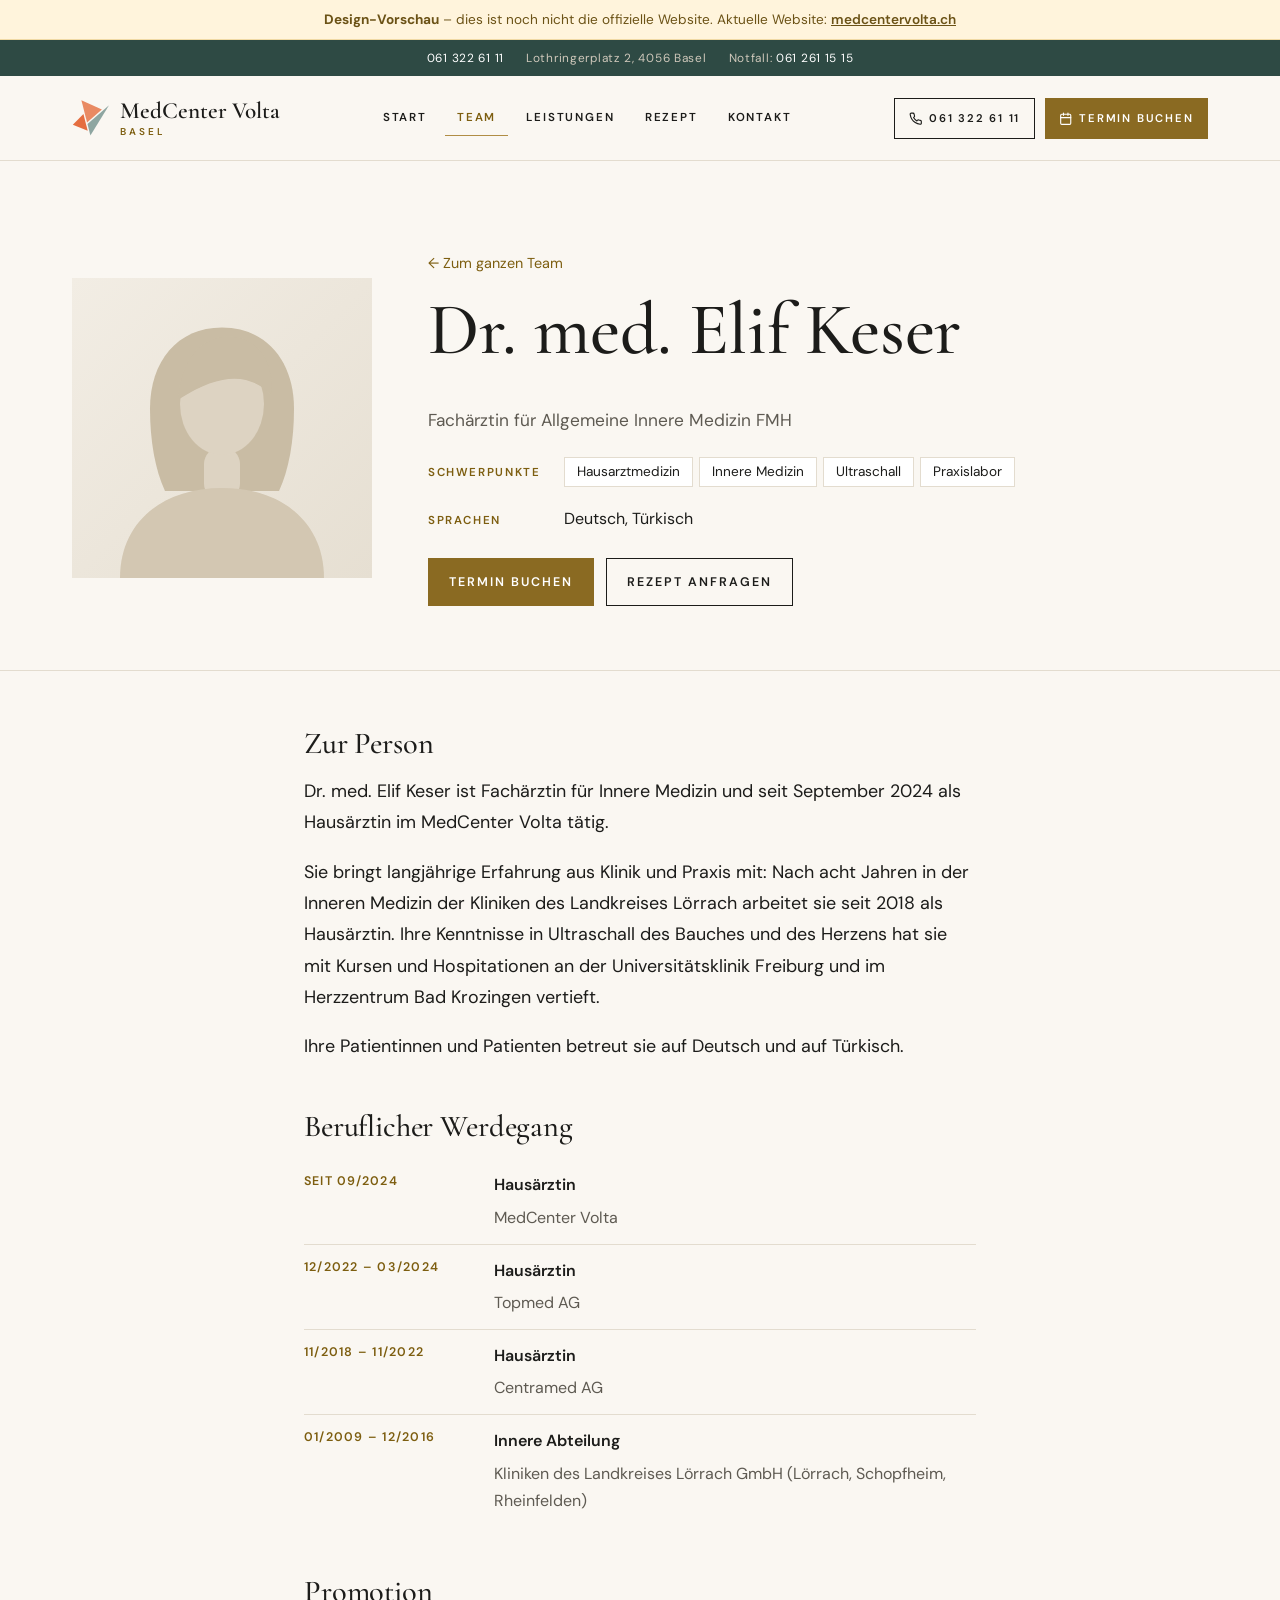
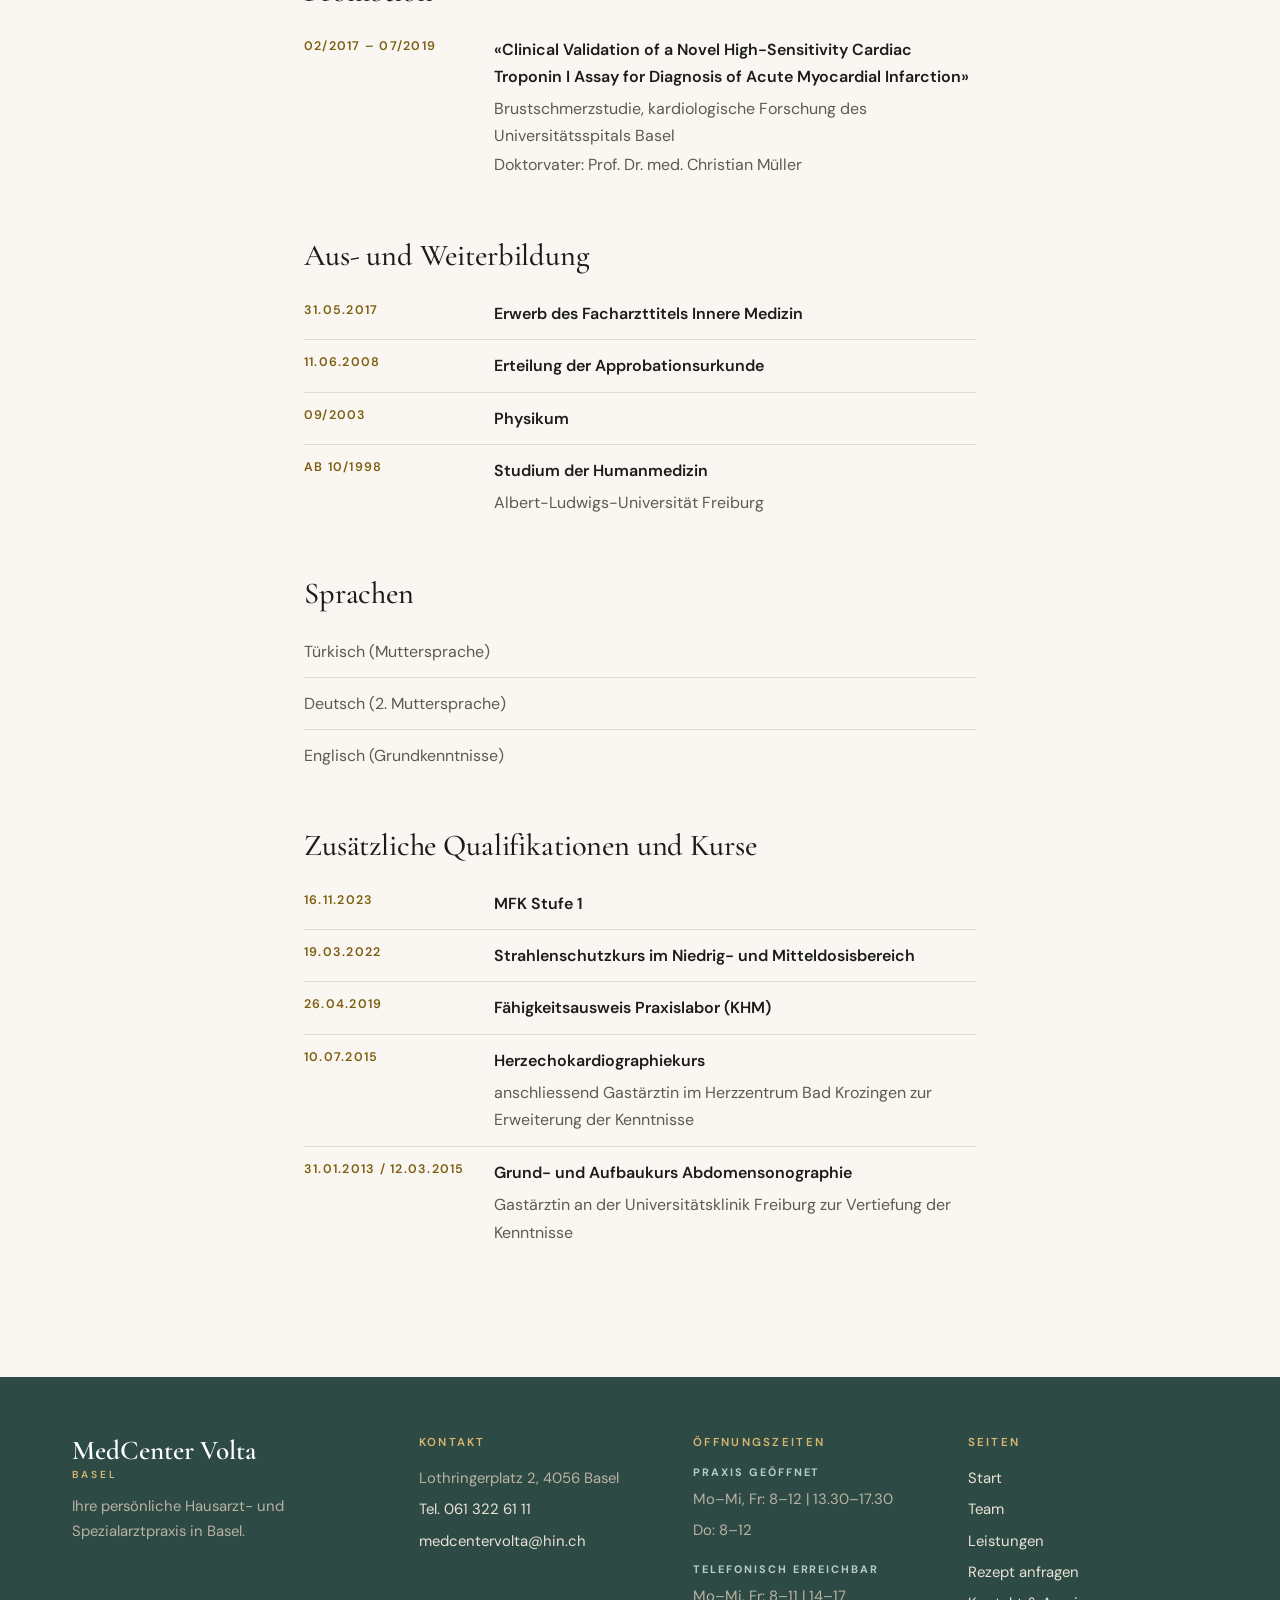
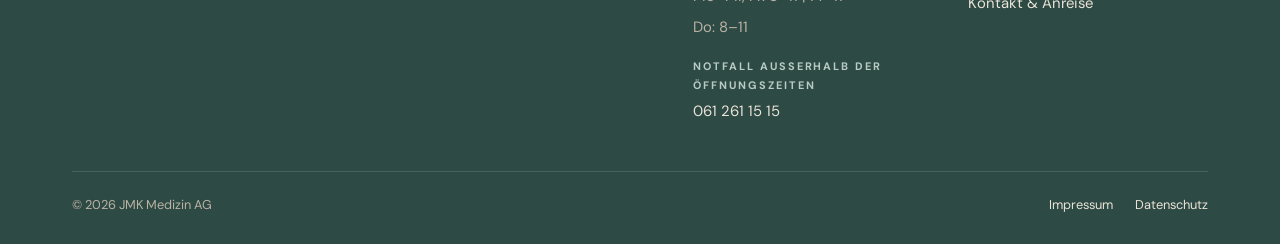
==== arzt-keser.html @ f648851c "Farben: Schwarz durch Salbeigrün ersetzt (Angebot, CTA, Fusszeile), keine Silbentrennung in Überschr" ====
<!doctype html>
<html lang="de-CH">
<head>
  <meta charset="utf-8">
  <meta name="viewport" content="width=device-width, initial-scale=1">
  <meta name="robots" content="noindex, nofollow">
  <title>Dr. med. Elif Keser – MedCenter Volta, Basel</title>
  <meta name="description" content="Dr. med. Elif Keser, Fachärztin für Allgemeine Innere Medizin FMH im MedCenter Volta, Basel – Werdegang und Qualifikationen.">
  <link rel="icon" href="img/favicon.png" type="image/png">
  <link rel="preconnect" href="https://fonts.googleapis.com">
  <link rel="preconnect" href="https://fonts.gstatic.com" crossorigin>
  <link rel="stylesheet" href="https://fonts.googleapis.com/css2?family=Cormorant+Garamond:wght@500;600&family=DM+Sans:wght@400;500;600;700&display=swap">
  <link rel="stylesheet" href="css/style.css?v=2026-10-07b">
  <script src="js/menu.js?v=2026-10-02c" defer></script>
</head>
<body>
  <div class="preview-banner" role="note">
    <strong>Design-Vorschau</strong> – dies ist noch nicht die offizielle Website. Aktuelle Website: <a href="https://medcentervolta.ch">medcentervolta.ch</a>
  </div>
  <a class="skip-link" href="#inhalt">Zum Inhalt springen</a>

  <!-- ===== Info-Leiste ===== -->
  <div class="topbar">
    <div class="container">
      <span><a href="tel:+41613226111">061 322 61 11</a></span>
      <span>Lothringerplatz 2, 4056 Basel</span>
      <span class="topbar-extra">Notfall: <a href="tel:+41612611515">061 261 15 15</a></span>
    </div>
  </div>

  <!-- ===== Kopfzeile ===== -->
  <header class="site-header">
    <div class="container header-inner">
      <a class="logo" href="index.html" aria-label="MedCenter Volta – Startseite">
        <span class="logo-mark"><svg viewBox="92 0 102 98" aria-hidden="true"><polygon fill="#E98A63" points="117.212 1.676 132.419 60.935 172.24 26.008"/><polygon fill="#8EA6A1" points="141.435 95.789 133.588 65.206 191.403 14.471"/><polygon fill="#E56E40" points="122.622 38.417 134.137 83.276 94.177 67.019"/></svg></span>
        <span>MedCenter Volta<small>Basel</small></span>
      </a>

      <button class="menu-toggle" aria-expanded="false" aria-controls="main-nav">
        <svg viewBox="0 0 24 24" fill="none" stroke="currentColor" stroke-width="2" stroke-linecap="round" stroke-linejoin="round" aria-hidden="true"><line x1="3" y1="6" x2="21" y2="6"/><line x1="3" y1="12" x2="21" y2="12"/><line x1="3" y1="18" x2="21" y2="18"/></svg>
        Menü
      </button>

      <nav class="main-nav" id="main-nav" aria-label="Hauptnavigation">
        <ul>
          <li><a href="index.html">Start</a></li>
          <li><a href="team.html" aria-current="page">Team</a></li>
          <li><a href="leistungen.html">Leistungen</a></li>
          <li><a href="rezept.html">Rezept</a></li>
          <li><a href="kontakt.html">Kontakt</a></li>
        </ul>
      </nav>

      <div class="header-cta">
        <a class="btn btn-outline" href="tel:+41613226111">
          <svg viewBox="0 0 24 24" fill="none" stroke="currentColor" stroke-width="2" stroke-linecap="round" stroke-linejoin="round" aria-hidden="true"><path d="M22 16.92v3a2 2 0 0 1-2.18 2 19.79 19.79 0 0 1-8.63-3.07 19.5 19.5 0 0 1-6-6A19.79 19.79 0 0 1 2.12 4.18 2 2 0 0 1 4.11 2h3a2 2 0 0 1 2 1.72c.13.96.36 1.9.7 2.81a2 2 0 0 1-.45 2.11L8.09 9.91a16 16 0 0 0 6 6l1.27-1.27a2 2 0 0 1 2.11-.45c.91.34 1.85.57 2.81.7A2 2 0 0 1 22 16.92z"/></svg>
          061 322 61 11
        </a>
        <a class="btn btn-primary" href="https://termine.epaad.ch/mcv" target="_blank" rel="noopener">
          <svg viewBox="0 0 24 24" fill="none" stroke="currentColor" stroke-width="2" stroke-linecap="round" stroke-linejoin="round" aria-hidden="true"><rect x="3" y="4" width="18" height="18" rx="2"/><line x1="16" y1="2" x2="16" y2="6"/><line x1="8" y1="2" x2="8" y2="6"/><line x1="3" y1="10" x2="21" y2="10"/></svg>
          Termin buchen
        </a>
      </div>
    </div>
  </header>

  <main id="inhalt">
    <section class="page-hero">
      <div class="container profile-hero">
        <div class="media media-portrait profile-photo"><img src="img/ghost-female.svg" alt="Dr. med. Elif Keser" width="800" height="800"></div>
        <div>
          <a class="back-link" href="team.html">← Zum ganzen Team</a>
          <h1>Dr. med. Elif Keser</h1>
          <p class="lead">Fachärztin für Allgemeine Innere Medizin FMH</p>
          <dl class="profile-facts">
            <div><dt>Schwerpunkte</dt><dd><span class="chip">Hausarztmedizin</span><span class="chip">Innere Medizin</span><span class="chip">Ultraschall</span><span class="chip">Praxislabor</span></dd></div>
            <div><dt>Sprachen</dt><dd>Deutsch, Türkisch</dd></div>
          </dl>
          <div class="btn-row">
            <a class="btn btn-primary" href="https://termine.epaad.ch/mcv" target="_blank" rel="noopener">Termin buchen</a>
            <a class="btn btn-outline" href="rezept.html">Rezept anfragen</a>
          </div>
        </div>
      </div>
    </section>

    <section class="section" style="padding-top: 8px;">
      <div class="container prose">
          <h2>Zur Person</h2>
          <p class="profile-intro">Dr. med. Elif Keser ist Fachärztin für Innere Medizin und seit September 2024 als Hausärztin im MedCenter Volta tätig.</p>
          <p class="profile-intro">Sie bringt langjährige Erfahrung aus Klinik und Praxis mit: Nach acht Jahren in der Inneren Medizin der Kliniken des Landkreises Lörrach arbeitet sie seit 2018 als Hausärztin. Ihre Kenntnisse in Ultraschall des Bauches und des Herzens hat sie mit Kursen und Hospitationen an der Universitätsklinik Freiburg und im Herzzentrum Bad Krozingen vertieft.</p>
          <p class="profile-intro">Ihre Patientinnen und Patienten betreut sie auf Deutsch und auf Türkisch.</p>
          <h2>Beruflicher Werdegang</h2>
          <ul class="cv-list">
            <li class="cv-entry"><span class="cv-date">seit 09/2024</span><div><strong>Hausärztin</strong><ul class="cv-sub"><li>MedCenter Volta</li></ul></div></li>
            <li class="cv-entry"><span class="cv-date">12/2022 – 03/2024</span><div><strong>Hausärztin</strong><ul class="cv-sub"><li>Topmed AG</li></ul></div></li>
            <li class="cv-entry"><span class="cv-date">11/2018 – 11/2022</span><div><strong>Hausärztin</strong><ul class="cv-sub"><li>Centramed AG</li></ul></div></li>
            <li class="cv-entry"><span class="cv-date">01/2009 – 12/2016</span><div><strong>Innere Abteilung</strong><ul class="cv-sub"><li>Kliniken des Landkreises Lörrach GmbH (Lörrach, Schopfheim, Rheinfelden)</li></ul></div></li>
          </ul>
          <h2>Promotion</h2>
          <ul class="cv-list">
            <li class="cv-entry"><span class="cv-date">02/2017 – 07/2019</span><div><strong>«Clinical Validation of a Novel High-Sensitivity Cardiac Troponin I Assay for Diagnosis of Acute Myocardial Infarction»</strong><ul class="cv-sub"><li>Brustschmerzstudie, kardiologische Forschung des Universitätsspitals Basel</li><li>Doktorvater: Prof. Dr. med. Christian Müller</li></ul></div></li>
          </ul>
          <h2>Aus- und Weiterbildung</h2>
          <ul class="cv-list">
            <li class="cv-entry"><span class="cv-date">31.05.2017</span><div><strong>Erwerb des Facharzttitels Innere Medizin</strong></div></li>
            <li class="cv-entry"><span class="cv-date">11.06.2008</span><div><strong>Erteilung der Approbationsurkunde</strong></div></li>
            <li class="cv-entry"><span class="cv-date">09/2003</span><div><strong>Physikum</strong></div></li>
            <li class="cv-entry"><span class="cv-date">ab 10/1998</span><div><strong>Studium der Humanmedizin</strong><ul class="cv-sub"><li>Albert-Ludwigs-Universität Freiburg</li></ul></div></li>
          </ul>
          <h2>Sprachen</h2>
          <ul class="cv-list">
            <li>Türkisch (Muttersprache)</li>
            <li>Deutsch (2. Muttersprache)</li>
            <li>Englisch (Grundkenntnisse)</li>
          </ul>
          <h2>Zusätzliche Qualifikationen und Kurse</h2>
          <ul class="cv-list">
            <li class="cv-entry"><span class="cv-date">16.11.2023</span><div><strong>MFK Stufe 1</strong></div></li>
            <li class="cv-entry"><span class="cv-date">19.03.2022</span><div><strong>Strahlenschutzkurs im Niedrig- und Mitteldosisbereich</strong></div></li>
            <li class="cv-entry"><span class="cv-date">26.04.2019</span><div><strong>Fähigkeitsausweis Praxislabor (KHM)</strong></div></li>
            <li class="cv-entry"><span class="cv-date">10.07.2015</span><div><strong>Herzechokardiographiekurs</strong><ul class="cv-sub"><li>anschliessend Gastärztin im Herzzentrum Bad Krozingen zur Erweiterung der Kenntnisse</li></ul></div></li>
            <li class="cv-entry"><span class="cv-date">31.01.2013 / 12.03.2015</span><div><strong>Grund- und Aufbaukurs Abdomensonographie</strong><ul class="cv-sub"><li>Gastärztin an der Universitätsklinik Freiburg zur Vertiefung der Kenntnisse</li></ul></div></li>
          </ul>
      </div>
    </section>
  </main>

  <!-- ===== Fusszeile ===== -->
  <footer class="site-footer">
    <div class="container">
      <div class="footer-grid">
        <div>
          <div class="footer-logo">MedCenter Volta<small>BASEL</small></div>
          <p style="margin-top: 14px;">Ihre persönliche Hausarzt- und Spezialarztpraxis in Basel.</p>
        </div>
        <div>
          <h3>Kontakt</h3>
          <ul>
            <li>Lothringerplatz 2, 4056 Basel</li>
            <li><a href="tel:+41613226111">Tel. 061 322 61 11</a></li>
            <li><a href="mailto:medcentervolta@hin.ch">medcentervolta@hin.ch</a></li>
          </ul>
        </div>
        <div>
          <h3>Öffnungszeiten</h3>
          <p class="hours-label">Praxis geöffnet</p>
          <ul>
            <li>Mo–Mi, Fr: 8–12 | 13.30–17.30</li>
            <li>Do: 8–12</li>
          </ul>
          <p class="hours-label">Telefonisch erreichbar</p>
          <ul>
            <li>Mo–Mi, Fr: 8–11 | 14–17</li>
            <li>Do: 8–11</li>
          </ul>
          <p class="hours-label">Notfall ausserhalb der Öffnungszeiten</p>
          <ul>
            <li><a href="tel:+41612611515">061 261 15 15</a></li>
          </ul>
        </div>
        <div>
          <h3>Seiten</h3>
          <ul>
            <li><a href="index.html">Start</a></li>
            <li><a href="team.html">Team</a></li>
            <li><a href="leistungen.html">Leistungen</a></li>
            <li><a href="rezept.html">Rezept anfragen</a></li>
            <li><a href="kontakt.html">Kontakt &amp; Anreise</a></li>
          </ul>
        </div>
      </div>
      <div class="footer-bottom">
        <span>© 2026 JMK Medizin AG</span>
        <nav aria-label="Rechtliches">
          <a href="impressum.html">Impressum</a>
          <a href="datenschutz.html">Datenschutz</a>
        </nav>
      </div>
    </div>
  </footer>

  <!-- ===== Mobile Aktionsleiste ===== -->
  <div class="mobile-bar">
    <a class="btn btn-outline" href="tel:+41613226111"><svg viewBox="0 0 24 24" fill="none" stroke="currentColor" stroke-width="2" stroke-linecap="round" stroke-linejoin="round" aria-hidden="true"><path d="M22 16.92v3a2 2 0 0 1-2.18 2 19.79 19.79 0 0 1-8.63-3.07 19.5 19.5 0 0 1-6-6A19.79 19.79 0 0 1 2.12 4.18 2 2 0 0 1 4.11 2h3a2 2 0 0 1 2 1.72c.13.96.36 1.9.7 2.81a2 2 0 0 1-.45 2.11L8.09 9.91a16 16 0 0 0 6 6l1.27-1.27a2 2 0 0 1 2.11-.45c.91.34 1.85.57 2.81.7A2 2 0 0 1 22 16.92z"/></svg>Anrufen</a>
    <a class="btn btn-outline" href="rezept.html" data-open-rezept><svg viewBox="0 0 24 24" fill="none" stroke="currentColor" stroke-width="2" stroke-linecap="round" stroke-linejoin="round" aria-hidden="true"><path d="M10.5 20.5 3.5 13.5a4.95 4.95 0 1 1 7-7l7 7a4.95 4.95 0 1 1-7 7Z"/><path d="m8.5 8.5 7 7"/></svg>Rezept</a>
    <a class="btn btn-primary" href="https://termine.epaad.ch/mcv" target="_blank" rel="noopener"><svg viewBox="0 0 24 24" fill="none" stroke="currentColor" stroke-width="2" stroke-linecap="round" stroke-linejoin="round" aria-hidden="true"><rect x="3" y="4" width="18" height="18" rx="2"/><line x1="16" y1="2" x2="16" y2="6"/><line x1="8" y1="2" x2="8" y2="6"/><line x1="3" y1="10" x2="21" y2="10"/></svg>Termin</a>
  </div>
</body>
</html>
---- css/style.css ----
/* ==========================================================
   MedCenter Volta – Design „Creme & Gold“
   Mobile first: Basis-Stile gelten für Handys,
   Media Queries weiter unten erweitern für Tablet/Desktop.
   ========================================================== */

:root {
  /* Farben: warmes Creme, Sand, Dunkel – eine Akzentfarbe Gold */
  --cream: #faf7f2;
  --sand: #f2ede4;
  --sand-2: #ede8df;
  --ink: #1c1c1a;
  --dark: #1c1c1a;
  --darker: #2e4a44;        /* Tannengrün: obere Leiste + Fusszeile */
  --sage-light: #e9efec;    /* helles Salbeigrün: Flächen statt Schwarz */
  --sage-line: #d3dfdb;
  --text: #2a2926;
  --muted: #5e5a52;
  --line: #e3dccf;
  --line-dark: #45625b;

  --gold: #8a6a22;        /* Buttons (weisse Schrift gut lesbar) */
  --gold-text: #7d5e10;   /* Labels, Links auf hellem Grund */
  --gold-soft: #b08d45;   /* nur Linien/Deko */
  --gold-light: #d8b871;  /* Gold auf dunklem Grund */

  --danger: #a3401f;
  --danger-soft: #f8ece6;

  --max: 1200px;
  --serif: "Cormorant Garamond", Georgia, "Times New Roman", serif;
  --sans: "DM Sans", -apple-system, BlinkMacSystemFont, "Segoe UI", Roboto, Arial, sans-serif;
}

*,
*::before,
*::after { box-sizing: border-box; }

html { scroll-behavior: smooth; }

body {
  margin: 0;
  font-family: var(--sans);
  font-size: 1rem;
  line-height: 1.7;
  color: var(--text);
  background: var(--cream);
  -webkit-font-smoothing: antialiased;
  padding-bottom: 76px; /* Platz für die mobile Aktionsleiste */
}

img { max-width: 100%; display: block; }

a { color: var(--gold-text); }
a:hover { color: var(--ink); }

h1, h2, h3 {
  font-family: var(--serif);
  font-weight: 500;
  line-height: 1.08;
  color: var(--ink);
  margin: 0 0 0.5em;
  letter-spacing: -0.005em;
}
h1 { font-size: clamp(2.6rem, 9vw, 4.6rem); }
h2 { font-size: clamp(2.1rem, 6vw, 3.2rem); }
h3 { font-size: 1.55rem; font-weight: 600; }

/* Ein Teil der Überschrift in Gold – wie im Vorbild */
.gold { color: var(--gold-text); }

p { margin: 0 0 1em; }

.container {
  width: 100%;
  max-width: var(--max);
  margin: 0 auto;
  padding: 0 20px;
}

.skip-link {
  position: absolute;
  left: -999px;
  top: 8px;
  background: var(--ink);
  color: #fff;
  padding: 8px 14px;
  z-index: 100;
}
.skip-link:focus { left: 8px; }

:focus-visible {
  outline: 2px solid var(--gold);
  outline-offset: 3px;
}

/* ---------- Label mit Linie (z. B. „— UNSER TEAM“) ---------- */
.eyebrow {
  display: inline-flex;
  align-items: center;
  gap: 12px;
  font-family: var(--sans);
  font-size: 0.74rem;
  font-weight: 600;
  letter-spacing: 0.22em;
  text-transform: uppercase;
  color: var(--gold-text);
  margin-bottom: 18px;
}
.eyebrow::before {
  content: "";
  width: 36px;
  height: 1px;
  background: var(--gold-soft);
}

.lead {
  font-size: 1.08rem;
  color: var(--muted);
  max-width: 34em;
}

/* ---------- Buttons: eckig, Grossbuchstaben ---------- */
.btn {
  display: inline-flex;
  align-items: center;
  justify-content: center;
  gap: 0.6em;
  padding: 1em 1.6em;
  border-radius: 0;
  font-family: var(--sans);
  font-weight: 600;
  font-size: 0.78rem;
  letter-spacing: 0.16em;
  text-transform: uppercase;
  text-decoration: none;
  border: 1px solid transparent;
  transition: background 0.2s, color 0.2s, border-color 0.2s;
  white-space: nowrap;
  cursor: pointer;
}
.btn svg { width: 1.2em; height: 1.2em; flex-shrink: 0; }

.btn-primary { background: var(--gold); color: #fff; border-color: var(--gold); }
.btn-primary:hover { background: var(--ink); border-color: var(--ink); color: #fff; }

.btn-outline { border-color: var(--ink); color: var(--ink); background: transparent; }
.btn-outline:hover { background: var(--ink); color: #fff; }

.btn-row { display: flex; flex-wrap: wrap; gap: 12px; }

/* ---------- Obere Info-Leiste ---------- */
.topbar {
  background: var(--darker);
  color: #cfc8bb;
  font-size: 0.74rem;
  letter-spacing: 0.06em;
}
.topbar .container {
  display: flex;
  justify-content: center;
  gap: 8px 22px;
  flex-wrap: wrap;
  padding-top: 8px;
  padding-bottom: 8px;
}
.topbar a { color: #fff; text-decoration: none; }
.topbar .topbar-extra { display: none; }

/* ---------- Kopfzeile ---------- */
.site-header {
  position: sticky;
  top: 0;
  z-index: 50;
  background: rgba(250, 247, 242, 0.96);
  backdrop-filter: blur(8px);
  border-bottom: 1px solid var(--line);
}
.header-inner {
  display: flex;
  align-items: center;
  justify-content: space-between;
  min-height: 70px;
  gap: 16px;
}

.logo {
  display: flex;
  align-items: center;
  gap: 10px;
  text-decoration: none;
  color: var(--ink);
  font-family: var(--serif);
  font-weight: 600;
  font-size: 1.45rem;
  line-height: 1;
}
.logo-mark { width: 38px; height: 38px; display: grid; place-items: center; flex-shrink: 0; }
.logo-mark svg { width: 38px; height: 38px; }
.logo small {
  display: block;
  margin-top: 4px;
  font-family: var(--sans);
  font-weight: 600;
  font-size: 0.62rem;
  letter-spacing: 0.3em;
  text-transform: uppercase;
  color: var(--gold-text);
}

.menu-toggle {
  display: inline-flex;
  align-items: center;
  gap: 8px;
  background: transparent;
  border: 1px solid var(--ink);
  padding: 9px 14px;
  font-family: var(--sans);
  font-size: 0.72rem;
  font-weight: 600;
  letter-spacing: 0.16em;
  text-transform: uppercase;
  color: var(--ink);
  cursor: pointer;
}
.menu-toggle svg { width: 18px; height: 18px; }

.main-nav {
  display: none;
  position: absolute;
  left: 0;
  right: 0;
  top: 100%;
  background: var(--cream);
  border-bottom: 1px solid var(--line);
  padding: 4px 20px 20px;
}
.main-nav.is-open { display: block; }
.main-nav ul { list-style: none; margin: 0; padding: 0; }
.main-nav a {
  display: block;
  padding: 14px 2px;
  text-decoration: none;
  color: var(--ink);
  font-size: 0.8rem;
  font-weight: 600;
  letter-spacing: 0.16em;
  text-transform: uppercase;
  border-bottom: 1px solid var(--line);
}
.main-nav a[aria-current="page"] { color: var(--gold-text); }
.header-cta { display: none; }

/* ---------- Hero ---------- */
.hero { padding: 44px 0 56px; }
.hero-grid { display: grid; gap: 40px; align-items: center; }
.hero h1 { margin-bottom: 0.35em; }
.hero .lead { margin-bottom: 28px; }

.page-hero {
  padding: 52px 0 44px;
  border-bottom: 1px solid var(--line);
}
.page-hero .lead { margin-bottom: 0; }

/* ---------- Fotos mit feinem Goldrahmen ---------- */
.media {
  position: relative;
  aspect-ratio: 4 / 3;
  background: var(--sand-2);
}
.media img {
  width: 100%;
  height: 100%;
  object-fit: cover;
}
.media-framed { margin: 0 14px 14px 0; z-index: 0; }
.media-framed::after {
  content: "";
  position: absolute;
  inset: 14px -14px -14px 14px;
  border: 1px solid var(--gold-soft);
  z-index: -1;
}
.media-hero { aspect-ratio: 16 / 10; }
.media-hero img { object-position: 74% 50%; }
.media-portrait { aspect-ratio: 1 / 1; }
.media-portrait img { object-position: 50% 20%; }

/* Platzhalter für fehlende Porträts */
.photo {
  position: relative;
  overflow: hidden;
  aspect-ratio: 4 / 3;
  background: var(--sand-2);
  display: grid;
  place-items: center;
  color: var(--gold-soft);
  text-align: center;
}
.photo::after {
  content: attr(data-label);
  position: absolute;
  left: 0;
  right: 0;
  bottom: 12px;
  font-size: 0.66rem;
  font-weight: 600;
  letter-spacing: 0.18em;
  text-transform: uppercase;
  color: var(--muted);
}
.photo svg { width: 44px; height: 44px; opacity: 0.8; }
.photo-portrait { aspect-ratio: 1 / 1; }

/* ---------- Schnell-Info ---------- */
.quick-info {
  display: grid;
  border: 1px solid var(--line);
  background: #fff;
}
.quick-card {
  display: flex;
  gap: 16px;
  align-items: flex-start;
  padding: 22px;
  border-bottom: 1px solid var(--line);
}
.quick-card:last-child { border-bottom: 0; }
.quick-card strong {
  display: block;
  font-family: var(--serif);
  font-size: 1.35rem;
  font-weight: 600;
  color: var(--ink);
  margin-bottom: 4px;
}
.quick-card div > span:not(.hours-label) { display: block; color: var(--muted); font-size: 0.93rem; }
.quick-card a { color: var(--gold-text); font-weight: 600; text-decoration: none; font-size: 0.95rem; }

.icon {
  width: 42px;
  height: 42px;
  border: 1px solid var(--gold-soft);
  color: var(--gold-text);
  display: grid;
  place-items: center;
  flex-shrink: 0;
}
.icon svg { width: 20px; height: 20px; }

/* ---------- Sektionen ---------- */
.section { padding: 72px 0; }
.section-soft { background: var(--sand); }
.section-sand { background: var(--sand-2); }
.section-head { max-width: 46em; margin-bottom: 40px; }
.section-head p { color: var(--muted); }

.split { display: grid; gap: 40px; align-items: center; }

/* Dunkle Sektion */
.section-dark { background: var(--sage-light); color: var(--text); }
.section-dark h2, .section-dark h3 { color: var(--ink); }
.section-dark .gold { color: var(--gold-text); }
.section-dark .eyebrow { color: var(--gold-text); }
.section-dark .eyebrow::before { background: var(--gold-soft); }
.section-dark .section-head p { color: var(--muted); }

/* ---------- Leistungs-Karten (nummeriert) ---------- */
.cards { display: grid; gap: 1px; background: var(--line); border: 1px solid var(--line); }
.section-dark .cards { background: var(--sage-line); border-color: var(--sage-line); }
.card {
  position: relative;
  background: var(--cream);
  padding: 30px 26px 28px;
  display: flex;
  flex-direction: column;
  gap: 4px;
}
.section-dark .card { background: #fff; }
.section-dark .card p { color: var(--muted); }
.card p { color: var(--muted); margin-bottom: 0.8em; }
.card .icon { margin-bottom: 18px; }
.card-num {
  font-family: var(--serif);
  font-size: 0.95rem;
  font-weight: 600;
  letter-spacing: 0.12em;
  color: var(--gold-text);
  margin-bottom: 14px;
}
.section-dark .card-num { color: var(--gold-text); }
.card-media {
  aspect-ratio: 3 / 2;
  overflow: hidden;
  margin-bottom: 20px;
  background: var(--sand-2);
}
.card-media img { width: 100%; height: 100%; object-fit: cover; transition: transform 0.6s; }
.card:hover .card-media img { transform: scale(1.04); }
.card .more {
  margin-top: auto;
  font-size: 0.74rem;
  font-weight: 600;
  letter-spacing: 0.16em;
  text-transform: uppercase;
  text-decoration: none;
  color: var(--gold-text);
}
.section-dark .card .more { color: var(--gold-text); }
.card .more::after { content: "  →"; }

/* ---------- Haken-Liste ---------- */
.check-list { list-style: none; padding: 0; margin: 0; }
.check-list li {
  position: relative;
  padding: 12px 0 12px 32px;
  border-bottom: 1px solid var(--line);
}
.check-list li:last-child { border-bottom: 0; }
.check-list li::before {
  content: "";
  position: absolute;
  left: 2px;
  top: 21px;
  width: 14px;
  height: 7px;
  border-left: 1.5px solid var(--gold-soft);
  border-bottom: 1.5px solid var(--gold-soft);
  transform: rotate(-45deg);
}

/* ---------- Hinweis-Boxen ---------- */
.notice {
  display: flex;
  gap: 16px;
  align-items: flex-start;
  padding: 22px;
  background: var(--sand);
  border-left: 2px solid var(--gold-soft);
}
.notice p:last-child { margin-bottom: 0; }
.notice strong { color: var(--ink); }
.notice-emergency { background: var(--danger-soft); border-left-color: var(--danger); }
.notice-emergency .icon { border-color: var(--danger); color: var(--danger); background: transparent; }
.notice-emergency a { color: var(--danger); font-weight: 700; }

/* ---------- Team ---------- */
.team-grid { display: grid; gap: 28px; grid-template-columns: 1fr; }
.person h3 { margin: 18px 0 4px; font-size: 1.5rem; }
.person .role {
  color: var(--gold-text);
  font-size: 0.74rem;
  font-weight: 600;
  letter-spacing: 0.14em;
  text-transform: uppercase;
  margin: 0 0 10px;
  line-height: 1.5;
}
.person ul { margin: 0; padding: 0; list-style: none; color: var(--muted); font-size: 0.93rem; }
.person ul li { padding: 6px 0; border-top: 1px solid var(--line); }
.team-grid-small { grid-template-columns: repeat(2, 1fr); gap: 20px; }
.team-grid-small .person h3 { font-size: 1.25rem; margin-top: 14px; }

.doctor-row { display: grid; grid-template-columns: repeat(2, 1fr); gap: 22px; margin-bottom: 44px; }
.doctor-row figure { margin: 0; }
.doctor-row figcaption { font-family: var(--serif); font-weight: 600; font-size: 1.3rem; color: var(--ink); margin-top: 14px; line-height: 1.2; }
.doctor-row figcaption .role { display: block; margin-top: 6px; font-family: var(--sans, inherit); font-size: 0.72rem; font-weight: 600; letter-spacing: 0.14em; text-transform: uppercase; color: var(--gold-text); line-height: 1.5; }
.team-subhead { font-size: 1.6rem; margin: 8px 0 20px; }

/* ---------- Zeiten & Kontakt ---------- */
.hours { width: 100%; border-collapse: collapse; font-size: 0.95rem; }
.hours th, .hours td { text-align: left; padding: 10px 0; border-bottom: 1px solid var(--line); vertical-align: top; }
.hours th { font-weight: 600; padding-right: 16px; color: var(--ink); }
.hours td { color: var(--muted); }

.info-box { background: #fff; border: 1px solid var(--line); padding: 28px; }
.info-box h3 { display: flex; align-items: center; gap: 14px; font-size: 1.45rem; }
.info-box h3 .icon { width: 38px; height: 38px; }
.info-box h3 .icon svg { width: 18px; height: 18px; }

.contact-list { list-style: none; padding: 0; margin: 0; }
.contact-list li { padding: 6px 0; }
.contact-list strong { display: inline-block; min-width: 4.5em; color: var(--ink); }

.hours-label {
  display: block;
  margin: 12px 0 2px;
  font-size: 0.68rem;
  font-weight: 700;
  letter-spacing: 0.18em;
  text-transform: uppercase;
  color: var(--gold-text);
}
.quick-card .hours-label { margin-top: 8px; }

/* ---------- CTA-Band ---------- */
.cta-band {
  background: var(--sage-light);
  color: #cfc8bb;
  padding: 44px 26px;
  display: grid;
  gap: 24px;
  position: relative;
}
.cta-band::before {
  content: "";
  position: absolute;
  inset: 10px;
  border: 1px solid var(--sage-line);
  pointer-events: none;
}
.cta-band h2 { color: var(--ink); margin-bottom: 0.3em; }
.cta-band p { color: var(--muted); margin: 0; }
.cta-band .btn-row { position: relative; }
.cta-band .btn-outline { color: var(--ink); border-color: var(--ink); }
.cta-band .btn-outline:hover { background: var(--ink); color: #fff; }

/* ---------- Fusszeile ---------- */
.site-footer {
  background: var(--darker);
  color: #b9b2a5;
  padding: 60px 0 28px;
  font-size: 0.93rem;
}
.footer-grid { display: grid; gap: 34px; }
.site-footer h3 {
  font-family: var(--sans);
  font-size: 0.72rem;
  font-weight: 600;
  letter-spacing: 0.2em;
  text-transform: uppercase;
  color: var(--gold-light);
  margin-bottom: 14px;
}
.site-footer ul { list-style: none; margin: 0; padding: 0; }
.site-footer li { padding: 3px 0; }
.site-footer a { color: #e9e3d8; text-decoration: none; }
.site-footer a:hover { color: var(--gold-light); }
.site-footer .hours-label { color: #b8cbc5; margin-top: 14px; }
.site-footer .hours-label:first-of-type { margin-top: 0; }
.footer-logo {
  font-family: var(--serif);
  font-size: 1.7rem;
  font-weight: 600;
  color: #fff;
  line-height: 1;
}
.footer-logo small {
  display: block;
  margin-top: 6px;
  font-family: var(--sans);
  font-size: 0.64rem;
  letter-spacing: 0.3em;
  color: var(--gold-light);
}
.footer-bottom {
  margin-top: 44px;
  padding-top: 22px;
  border-top: 1px solid var(--line-dark);
  display: flex;
  flex-wrap: wrap;
  gap: 8px 22px;
  justify-content: space-between;
  font-size: 0.8rem;
}
.footer-bottom nav { display: flex; gap: 22px; flex-wrap: wrap; }

/* ---------- Mobile Aktionsleiste ---------- */
.mobile-bar {
  position: fixed;
  left: 0;
  right: 0;
  bottom: 0;
  z-index: 60;
  display: grid;
  grid-template-columns: 1fr 1fr 1fr;
  gap: 6px;
  padding: 8px 10px calc(8px + env(safe-area-inset-bottom));
  background: rgba(250, 247, 242, 0.98);
  border-top: 1px solid var(--line);
}
.mobile-bar .btn {
  flex-direction: column;
  gap: 3px;
  padding: 0.65em 0.3em;
  font-size: 0.66rem;
  letter-spacing: 0.12em;
}
.mobile-bar .btn svg { width: 1.6em; height: 1.6em; }

/* ---------- Kleine Bilder (Leistungen) ---------- */
.thumb-row { display: grid; grid-template-columns: 1fr 1fr; gap: 14px; }
.media.thumb { aspect-ratio: 4 / 3; }

/* ---------- Formular (Rezept) ---------- */
.form-card { background: #fff; border: 1px solid var(--line); padding: 26px 22px; }
.form-grid { display: grid; gap: 18px; }
.field label {
  display: block;
  font-size: 0.72rem;
  font-weight: 600;
  letter-spacing: 0.14em;
  text-transform: uppercase;
  color: var(--ink);
  margin-bottom: 8px;
}
.field .hint { font-weight: 400; letter-spacing: 0; text-transform: none; color: var(--muted); font-size: 0.85rem; }
.field input,
.field select,
.field textarea {
  width: 100%;
  font: inherit;
  color: var(--text);
  background: var(--cream);
  border: 1px solid #d6cdbd;
  border-radius: 0;
  padding: 12px 14px;
}
.field textarea { min-height: 120px; resize: vertical; }
.field input:focus,
.field select:focus,
.field textarea:focus { outline: none; border-color: var(--gold); background: #fff; }
.check-field { display: flex; gap: 12px; align-items: flex-start; font-size: 0.93rem; color: var(--muted); }
.check-field input { margin-top: 5px; width: 18px; height: 18px; accent-color: var(--gold); flex-shrink: 0; }
.form-message {
  display: none;
  margin-top: 18px;
  padding: 14px 16px;
  background: var(--sand);
  border-left: 2px solid var(--gold-soft);
  font-weight: 500;
}
.form-message.is-visible { display: block; }
.form-message.is-error { background: var(--danger-soft); border-left-color: var(--danger); color: var(--danger); }
.form-message[hidden] { display: none !important; }
.form-message:focus { outline: none; }
#rezept-fehler:not([hidden]) { display: block; margin: 0 0 18px; }
.hp-field { position: absolute !important; left: -10000px !important; width: 1px; height: 1px; overflow: hidden; }

/* ---------- Rezept-Fenster ---------- */
.rezept-dialog {
  width: min(660px, calc(100% - 24px));
  max-height: calc(100% - 24px);
  padding: 26px 22px;
  border: 0;
  border-radius: 0;
  background: var(--cream);
  color: var(--text);
  box-shadow: 0 30px 80px rgba(18, 18, 17, 0.3);
}
.rezept-dialog::backdrop { background: rgba(18, 18, 17, 0.55); backdrop-filter: blur(3px); }
.dialog-head { display: flex; justify-content: space-between; align-items: center; gap: 16px; }
.dialog-head h2 { margin: 0; font-size: 2rem; }
.dialog-close {
  width: 42px;
  height: 42px;
  border: 1px solid var(--ink);
  background: transparent;
  font-size: 1.5rem;
  line-height: 1;
  color: var(--ink);
  cursor: pointer;
  flex-shrink: 0;
}
.dialog-close:hover { background: var(--ink); color: #fff; }
.dialog-intro { color: var(--muted); font-size: 0.95rem; margin: 12px 0 22px; }
.rezept-dialog .form-grid { grid-template-columns: 1fr; }

/* ---------- Karte (lädt erst nach Klick) ---------- */
.map-consent {
  position: relative;
  overflow: hidden;
  aspect-ratio: 4 / 3;
  border: 1px solid var(--line);
  background:
    linear-gradient(rgba(242, 237, 228, 0.82), rgba(242, 237, 228, 0.82)),
    repeating-linear-gradient(0deg, transparent 0 38px, #ddd4c4 38px 39px),
    repeating-linear-gradient(90deg, transparent 0 38px, #ddd4c4 38px 39px),
    var(--sand);
}
.map-consent iframe { position: absolute; inset: 0; width: 100%; height: 100%; border: 0; }
.map-placeholder {
  position: absolute;
  inset: 0;
  display: flex;
  flex-direction: column;
  align-items: center;
  justify-content: center;
  gap: 6px;
  padding: 20px;
  text-align: center;
}
.map-placeholder strong { font-family: var(--serif); font-size: 1.5rem; font-weight: 600; color: var(--ink); }
.map-placeholder .icon { margin-bottom: 8px; }
.map-placeholder .btn { margin: 14px 0 10px; }
.map-placeholder small { color: var(--muted); max-width: 30em; line-height: 1.5; }
.map-link { margin-top: 14px; font-size: 0.74rem; font-weight: 600; letter-spacing: 0.16em; text-transform: uppercase; }
.map-link a { text-decoration: none; }

/* ---------- Rechtstexte ---------- */
.prose { max-width: 46em; }
.prose h2 { font-size: 1.9rem; margin-top: 1.6em; }
.prose p, .prose li { color: var(--muted); }
.prose ul { padding-left: 0; list-style: none; }
.prose ul li { padding: 3px 0; }

/* ---------- Hinweis-Banner (nur Design-Vorschau) ---------- */
.preview-banner {
  background: #fff4dc;
  border-bottom: 1px solid #f0d9a4;
  color: #6b5216;
  font-size: 0.85rem;
  text-align: center;
  padding: 8px 16px;
}
.preview-banner a { color: inherit; font-weight: 600; }

/* Text-Abschnitt ohne Bild (Persönliche Betreuung) */
.statement p { font-size: 1.08rem; color: var(--muted); }

/* ==========================================================
   Tablet ab 640px
   ========================================================== */
@media (min-width: 640px) {
  .container { padding: 0 32px; }
  .topbar .topbar-extra { display: inline; }
  .quick-info { grid-template-columns: repeat(3, 1fr); }
  .quick-card { border-bottom: 0; border-right: 1px solid var(--line); }
  .quick-card:last-child { border-right: 0; }
  .cards { grid-template-columns: repeat(2, 1fr); }
  .team-grid { grid-template-columns: repeat(2, 1fr); }
  .team-grid-small { grid-template-columns: repeat(4, 1fr); }
  .doctor-row { grid-template-columns: repeat(3, 1fr); gap: 32px; }
  .footer-grid { grid-template-columns: repeat(2, 1fr); }
  .cta-band { padding: 56px 48px; }
  .form-grid { grid-template-columns: 1fr 1fr; }
  .form-grid .full { grid-column: 1 / -1; }
  .form-card { padding: 34px; }
  .rezept-dialog { padding: 36px; }
  .rezept-dialog .form-grid { grid-template-columns: 1fr 1fr; }
}

/* ==========================================================
   Desktop ab 980px
   ========================================================== */
@media (min-width: 980px) {
  body { padding-bottom: 0; }
  .mobile-bar { display: none; }

  .menu-toggle { display: none; }
  .main-nav {
    display: block;
    position: static;
    padding: 0;
    border: 0;
    background: transparent;
  }
  .main-nav ul { display: flex; gap: 6px; }
  .main-nav a { border: 0; padding: 8px 12px; font-size: 0.72rem; }
  .main-nav a:hover { color: var(--gold-text); }
  .main-nav a[aria-current="page"] { box-shadow: inset 0 -1px 0 var(--gold-soft); }

  .header-cta { display: flex; gap: 10px; }
  .header-cta .btn { padding: 0.9em 1.2em; font-size: 0.7rem; }
  .header-cta .btn-outline { display: none; }
  .header-inner { min-height: 84px; }

  .hero { padding: 80px 0 96px; }
  .hero-grid { grid-template-columns: 1.05fr 0.95fr; gap: 72px; }
  .media-hero { aspect-ratio: 1 / 1; }
  .page-hero { padding: 88px 0 64px; }

  .section { padding: 110px 0; }
  .split { grid-template-columns: 1fr 1fr; gap: 80px; }
  .split-reverse > :first-child { order: 2; }

  .cards { grid-template-columns: repeat(3, 1fr); }
  .cards-2 { grid-template-columns: repeat(2, 1fr); }
  .team-grid { grid-template-columns: repeat(3, 1fr); gap: 40px; }
  .card { padding: 40px 34px 36px; }

  .cta-band { grid-template-columns: 1.4fr auto; align-items: center; padding: 64px 72px; }
  .footer-grid { grid-template-columns: 1.3fr 1fr 1fr 1fr; }
  .section .container > .map-consent { aspect-ratio: 21 / 8; }
}

@media (min-width: 1200px) {
  .header-cta .btn-outline { display: inline-flex; }
}

/* Gold auf dunklen Bändern */
.cta-band .gold { color: var(--gold-text); }

/* Helles CTA-Band mit Goldrahmen (Rezept) */
.cta-band.cta-light { background: var(--cream); color: var(--text); border: 1px solid var(--gold-soft); }
.cta-band.cta-light::before { border-color: var(--line); }
.cta-band.cta-light h2 { color: var(--ink); }
.cta-band.cta-light .gold { color: var(--gold-text); }
.cta-band.cta-light p { color: var(--muted); }
.cta-band.cta-light .eyebrow { position: relative; }

/* Lange deutsche Wörter in Überschriften auf dem Handy trennen */
h1, h2, h3 { overflow-wrap: break-word; hyphens: manual; -webkit-hyphens: manual; }

/* ---------- Arzt-Profilseiten ---------- */
.profile-hero { display: grid; gap: 32px; align-items: center; }
.profile-photo { max-width: 340px; }
.back-link { display: inline-block; margin-bottom: 14px; font-size: 0.9rem; color: var(--gold-text); text-decoration: none; }
.back-link:hover { text-decoration: underline; }
.cv-list { margin: 0 0 8px; }
.prose .cv-list > li { padding: 12px 0; border-top: 1px solid var(--line); }
.prose .cv-list > li:first-child { border-top: 0; }
.cv-entry { display: grid; gap: 4px; }
.cv-date { font-size: 0.78rem; font-weight: 600; letter-spacing: 0.1em; text-transform: uppercase; color: var(--gold-text); }
.cv-entry strong { color: var(--ink); font-weight: 600; }
.prose .cv-sub { margin: 4px 0 0; padding: 0; list-style: none; }
.prose .cv-sub li { padding: 1px 0; border: 0; }
.prose ol.cv-list { padding-left: 1.2em; }
.person-link { color: inherit; text-decoration: none; }
.person-link:hover h3, .person-link:hover figcaption { color: var(--gold-text); }
.profile-more { display: inline-block; margin-top: 8px; font-size: 0.85rem; font-weight: 600; color: var(--gold-text); text-decoration: none; }
@media (min-width: 720px) {
  .profile-hero { grid-template-columns: 300px 1fr; gap: 56px; }
  .cv-entry { grid-template-columns: 170px 1fr; gap: 20px; }
}
.profile-facts { margin: 22px 0 26px; display: grid; gap: 12px; }
.profile-facts div { display: grid; gap: 6px; }
.profile-facts dt { font-size: 0.72rem; font-weight: 600; letter-spacing: 0.14em; text-transform: uppercase; color: var(--gold-text); }
.profile-facts dd { margin: 0; color: var(--ink); }
.chip { display: inline-block; margin: 0 6px 6px 0; padding: 5px 12px; border: 1px solid var(--line); background: #fff; font-size: 0.85rem; line-height: 1.3; }
.prose p.profile-intro { font-size: 1.12rem; line-height: 1.75; color: var(--ink); }
@media (min-width: 720px) { .profile-facts div { grid-template-columns: 130px 1fr; align-items: baseline; } }
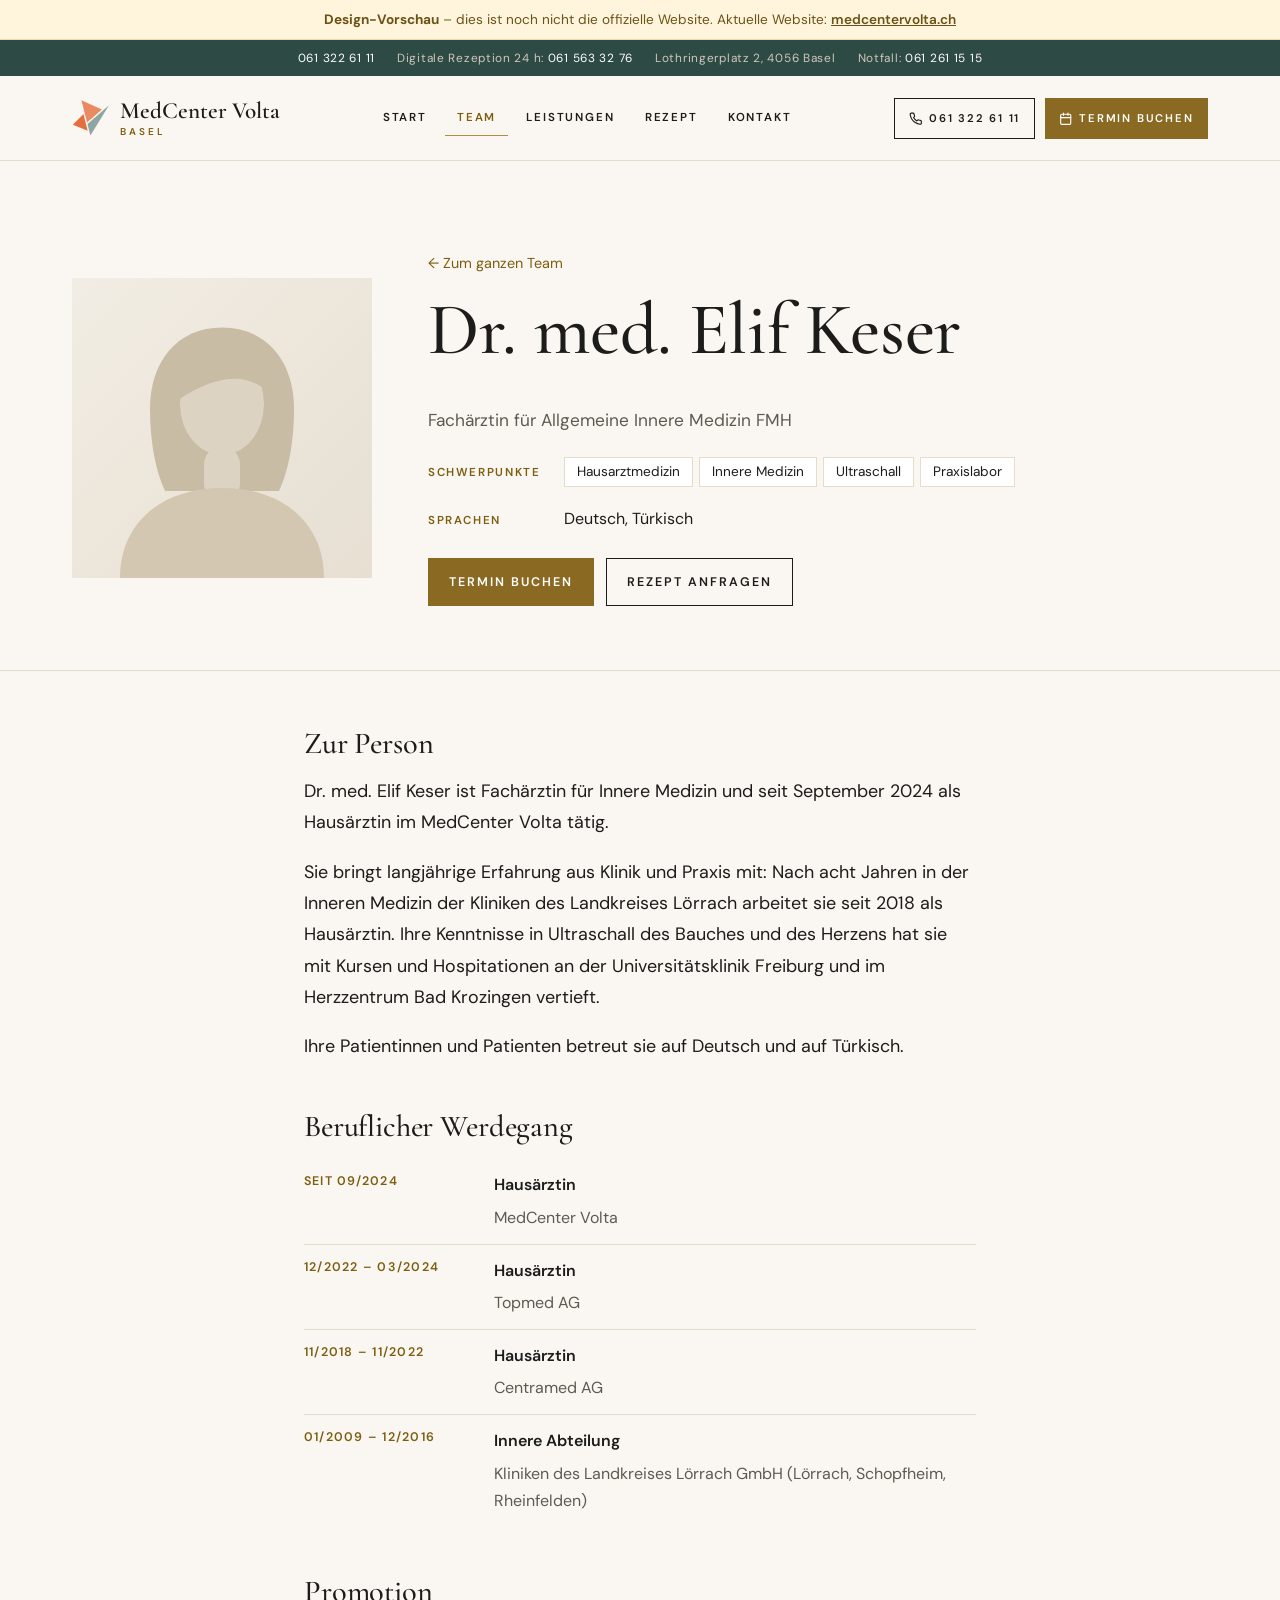
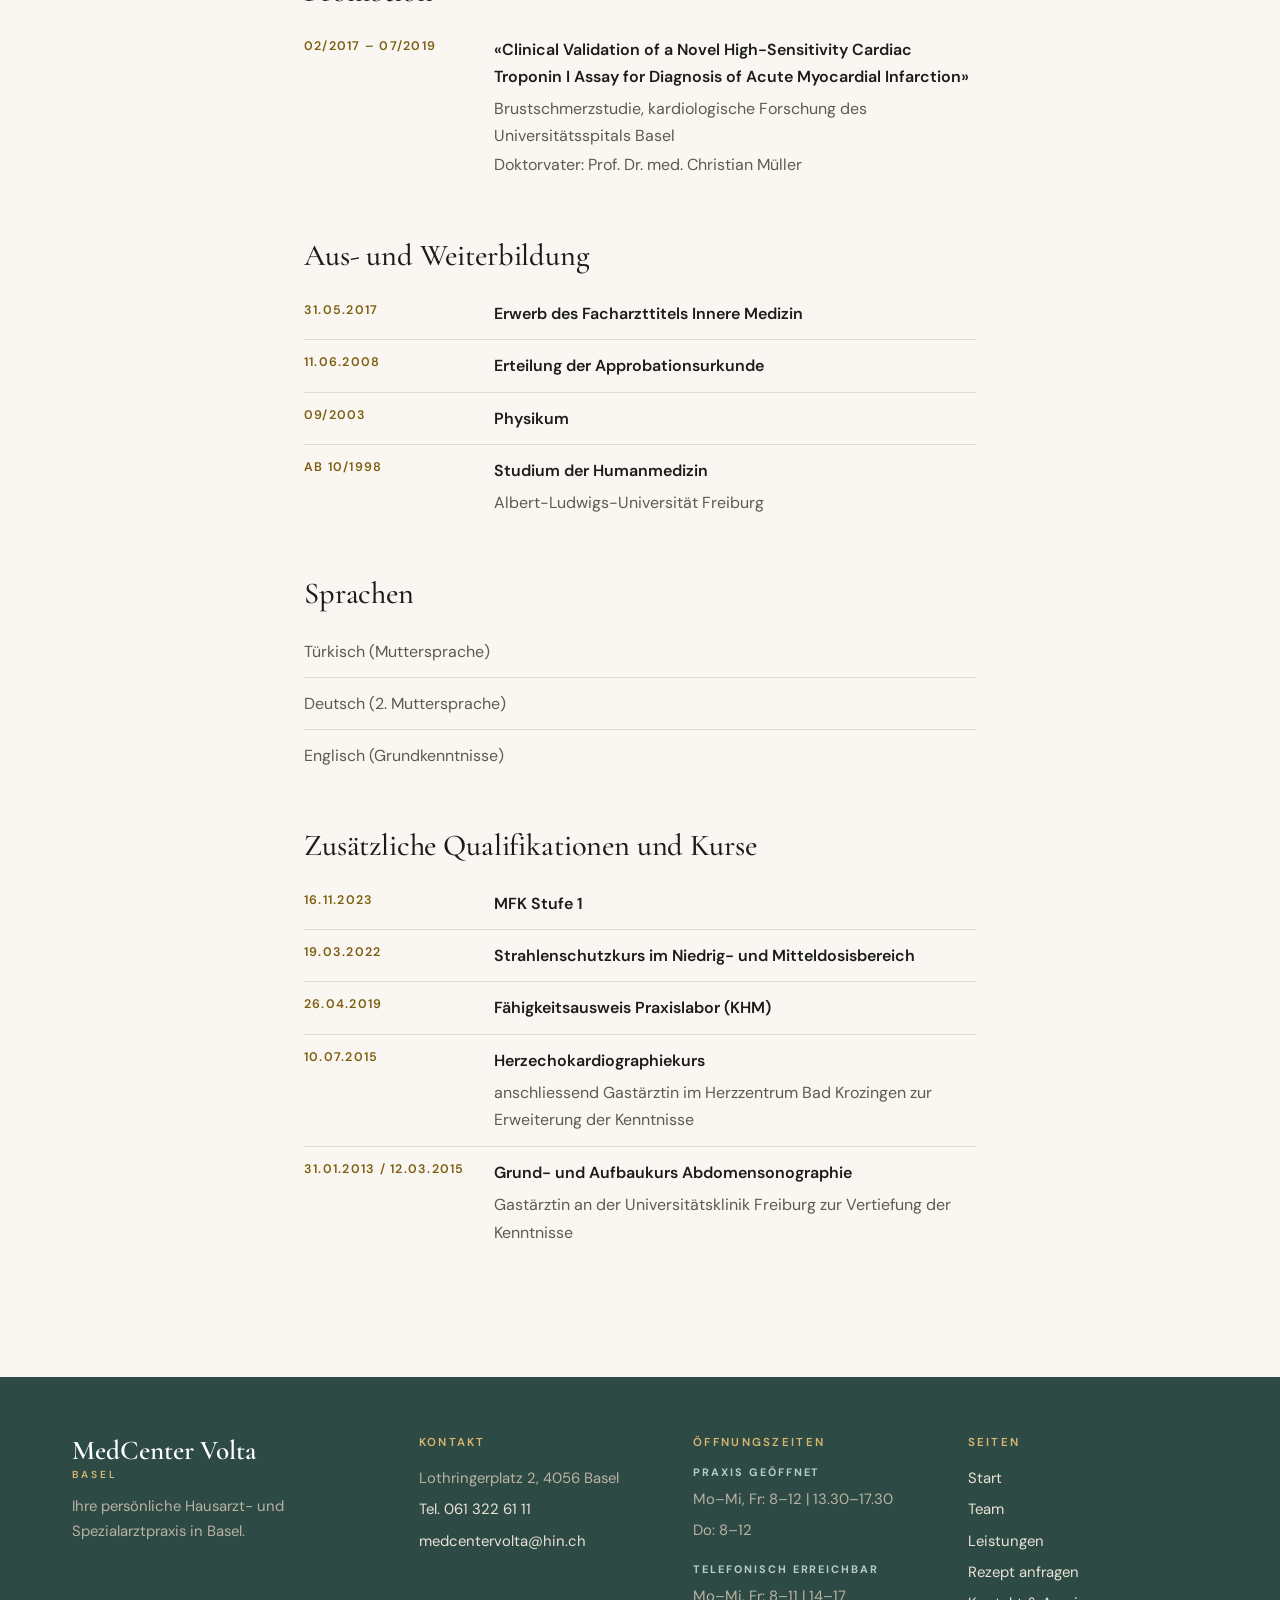
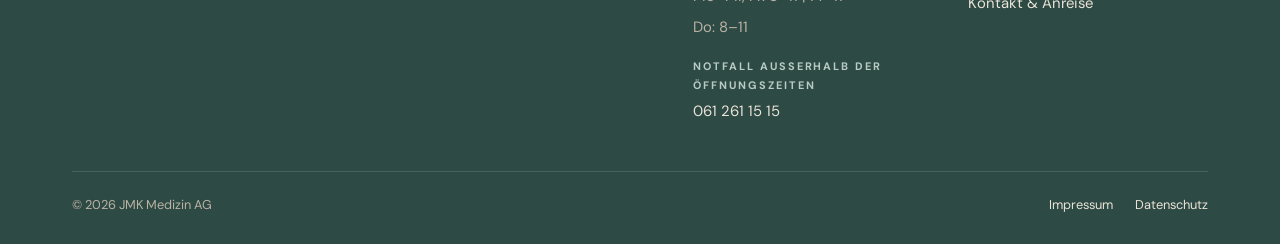
==== commit 21123137: "Startseite: digitale Rezeption Co-Authored-By: Claude Opus 5.5 <noreply@anthropic.com> Claude-Sessio" ====
--- a/arzt-keser.html
+++ b/arzt-keser.html
@@ -10,7 +10,7 @@
   <link rel="preconnect" href="https://fonts.googleapis.com">
   <link rel="preconnect" href="https://fonts.gstatic.com" crossorigin>
   <link rel="stylesheet" href="https://fonts.googleapis.com/css2?family=Cormorant+Garamond:wght@500;600&family=DM+Sans:wght@400;500;600;700&display=swap">
-  <link rel="stylesheet" href="css/style.css?v=2026-10-07b">
+  <link rel="stylesheet" href="css/style.css?v=2026-10-26a">
   <script src="js/menu.js?v=2026-10-02c" defer></script>
 </head>
 <body>
@@ -23,7 +23,8 @@
   <div class="topbar">
     <div class="container">
       <span><a href="tel:+41613226111">061 322 61 11</a></span>
-      <span>Lothringerplatz 2, 4056 Basel</span>
+      <span>Digitale Rezeption 24 h: <a href="tel:+41615633276">061 563 32 76</a></span>
+      <span class="topbar-extra">Lothringerplatz 2, 4056 Basel</span>
       <span class="topbar-extra">Notfall: <a href="tel:+41612611515">061 261 15 15</a></span>
     </div>
   </div>
--- a/css/style.css
+++ b/css/style.css
@@ -274,14 +274,7 @@
   height: 100%;
   object-fit: cover;
 }
-.media-framed { margin: 0 14px 14px 0; z-index: 0; }
-.media-framed::after {
-  content: "";
-  position: absolute;
-  inset: 14px -14px -14px 14px;
-  border: 1px solid var(--gold-soft);
-  z-index: -1;
-}
+.media-framed { margin: 0; }   /* früher mit versetztem Goldrahmen – entfernt */
 .media-hero { aspect-ratio: 16 / 10; }
 .media-hero img { object-position: 74% 50%; }
 .media-portrait { aspect-ratio: 1 / 1; }
@@ -831,3 +824,36 @@
 .chip { display: inline-block; margin: 0 6px 6px 0; padding: 5px 12px; border: 1px solid var(--line); background: #fff; font-size: 0.85rem; line-height: 1.3; }
 .prose p.profile-intro { font-size: 1.12rem; line-height: 1.75; color: var(--ink); }
 @media (min-width: 720px) { .profile-facts div { grid-template-columns: 130px 1fr; align-items: baseline; } }
+
+/* ---------- Digitale Rezeption (Kontakt) ---------- */
+.contact-list li.contact-note { font-size: 0.95rem; color: var(--muted); line-height: 1.6; }
+.emergency-list { list-style: none; padding: 0; margin: 6px 0 0; }
+.emergency-list li { padding: 3px 0; }
+.faq-title { margin: 56px 0 16px; font-size: 1.6rem; }
+.faq { border-top: 1px solid var(--line); max-width: 52em; }
+.faq details { border-bottom: 1px solid var(--line); }
+.faq summary { cursor: pointer; padding: 18px 32px 18px 0; font-weight: 600; position: relative; list-style: none; }
+.faq summary::-webkit-details-marker { display: none; }
+.faq summary::after { content: "+"; position: absolute; right: 4px; top: 50%; transform: translateY(-50%); font-size: 1.4rem; font-weight: 400; color: var(--gold-text); }
+.faq details[open] summary::after { content: "–"; }
+.faq details p { margin: 0 0 18px; color: var(--muted); }
+.lang-notes { margin-top: 48px; display: grid; gap: 14px; max-width: 52em; }
+.lang-notes p { margin: 0; font-size: 0.95rem; color: var(--muted); }
+.lang-notes strong { display: inline-block; min-width: 2.4em; color: var(--ink); letter-spacing: 0.08em; }
+.lang-notes p[dir="rtl"] strong { margin-left: 0.6em; }
+a[href^="tel:"] { white-space: nowrap; }
+.muted-inline { color: var(--muted); white-space: nowrap; }
+.contact-list li.phone-2 { padding-top: 0; padding-left: calc(4.5em + 0.3em); }
+/* ---------- Startseite: Hinweis digitale Rezeption ---------- */
+.hero-reception { margin-top: 28px; padding: 18px 22px; background: var(--sage-light); border-left: 3px solid var(--darker); max-width: 36em; }
+.hero-reception p { margin: 0 0 8px; font-size: 0.95rem; line-height: 1.6; color: var(--muted); }
+.hero-reception p:last-child { margin-bottom: 0; }
+.hero-reception-head { display: flex; align-items: center; flex-wrap: wrap; gap: 6px 10px; font-size: 1.05rem !important; color: var(--ink) !important; }
+.hero-reception-head svg { width: 20px; height: 20px; color: var(--darker); flex: none; }
+.hero-reception-head a { font-weight: 700; }
+.hero-reception-langs span:first-child { color: var(--ink); font-weight: 600; }
+@media (min-width: 900px) {
+  .hero { padding: 48px 0 88px; }
+  .hero .lead { margin-bottom: 24px; }
+  .hero-reception { margin-top: 22px; }
+}
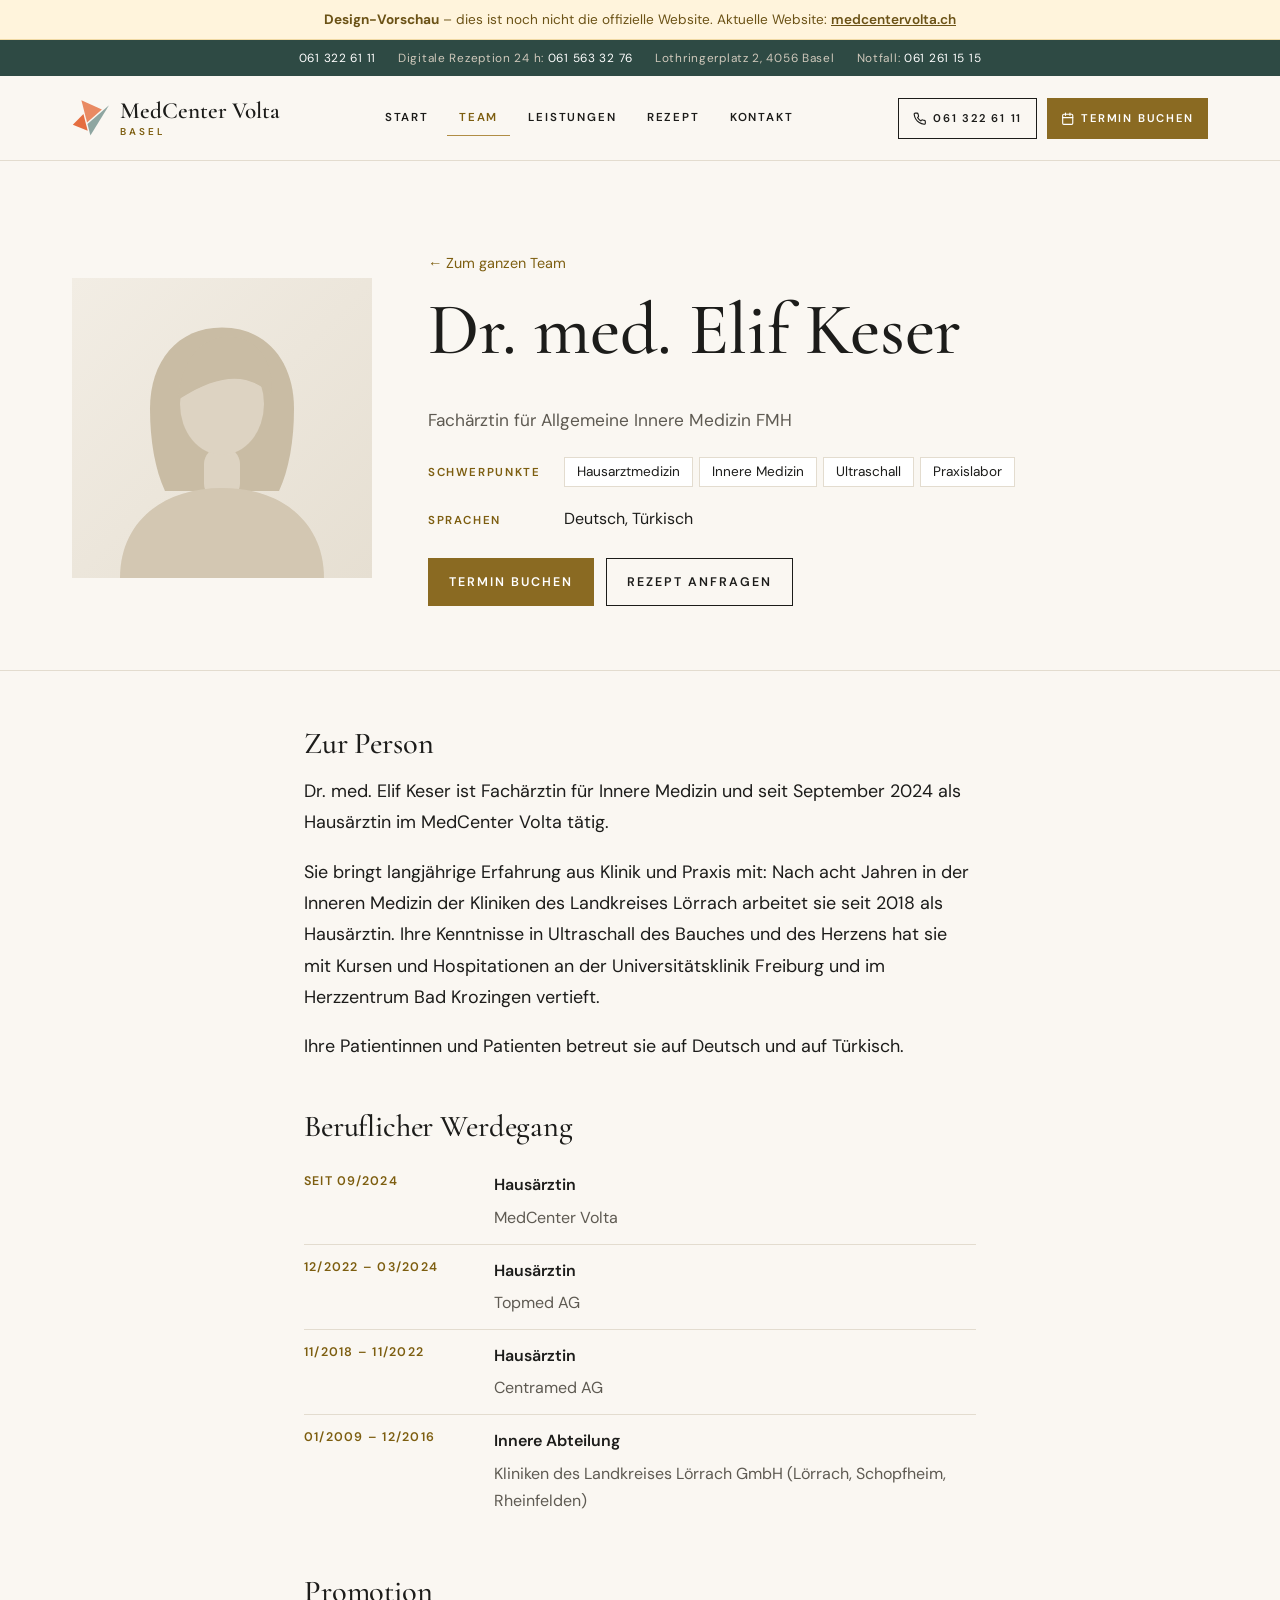
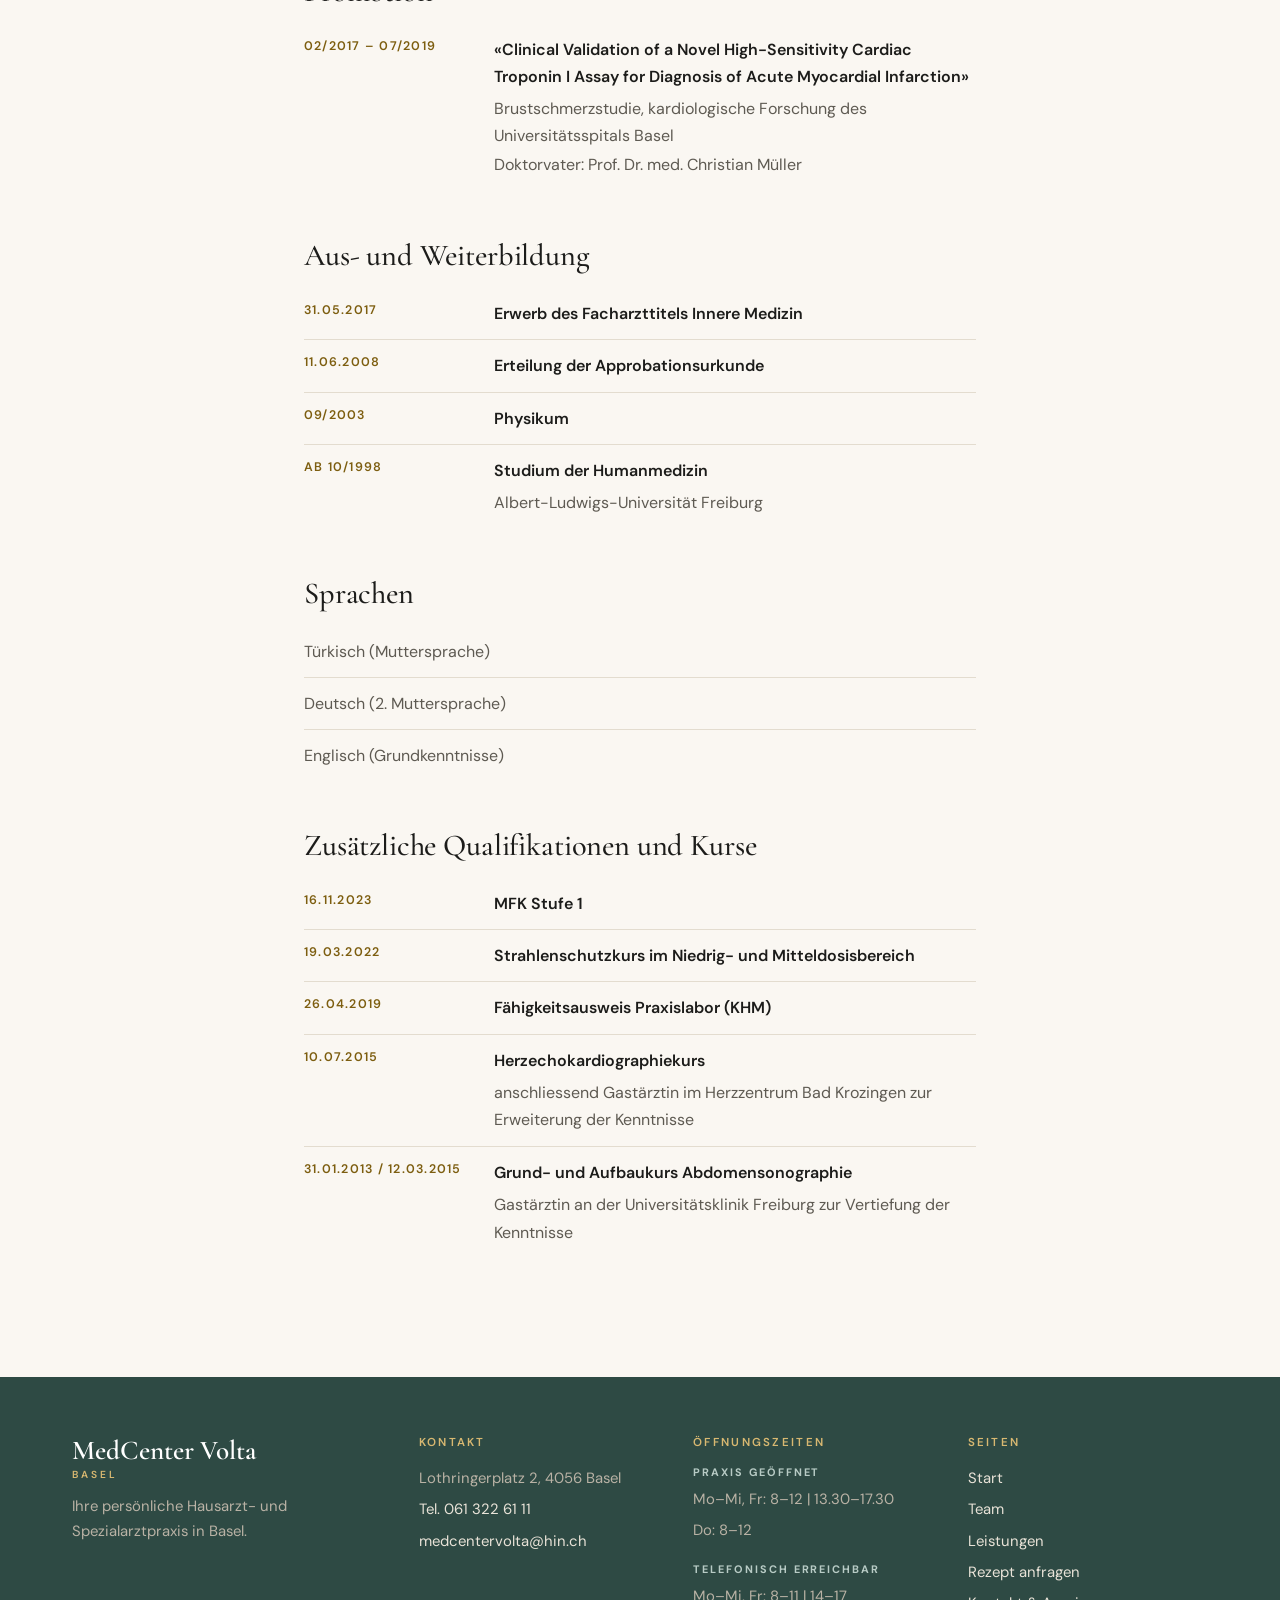
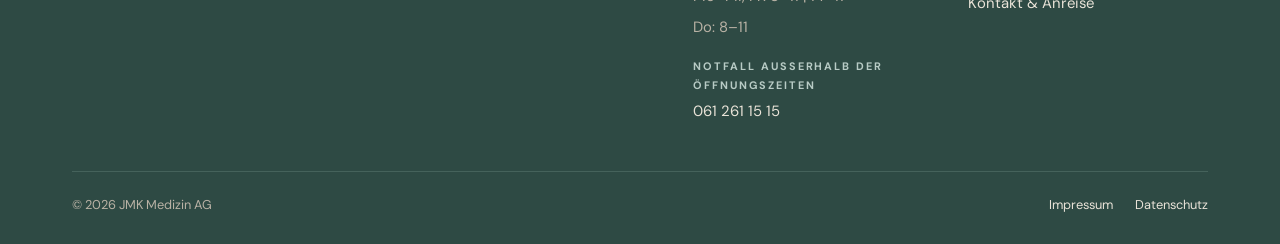
==== commit b36df52c: "Schriften lokal, Karte nach Klick, Datenschutz, Impressum Co-Authored-By: Claude Opus 5.5 <noreply@a" ====
--- a/arzt-keser.html
+++ b/arzt-keser.html
@@ -7,10 +7,8 @@
   <title>Dr. med. Elif Keser – MedCenter Volta, Basel</title>
   <meta name="description" content="Dr. med. Elif Keser, Fachärztin für Allgemeine Innere Medizin FMH im MedCenter Volta, Basel – Werdegang und Qualifikationen.">
   <link rel="icon" href="img/favicon.png" type="image/png">
-  <link rel="preconnect" href="https://fonts.googleapis.com">
-  <link rel="preconnect" href="https://fonts.gstatic.com" crossorigin>
-  <link rel="stylesheet" href="https://fonts.googleapis.com/css2?family=Cormorant+Garamond:wght@500;600&family=DM+Sans:wght@400;500;600;700&display=swap">
-  <link rel="stylesheet" href="css/style.css?v=2026-10-26a">
+  <link rel="stylesheet" href="css/fonts.css?v=2026-11-13">
+  <link rel="stylesheet" href="css/style.css?v=2026-10-26b">
   <script src="js/menu.js?v=2026-10-02c" defer></script>
 </head>
 <body>
--- a/css/fonts.css
+++ b/css/fonts.css
@@ -0,0 +1,109 @@
+/* Schriften lokal (keine Verbindung zu Google) – Quelle: Fontsource, SIL Open Font License */
+/* cormorant-garamond-latin-ext-500-normal */
+@font-face {
+  font-family: 'Cormorant Garamond';
+  font-style: normal;
+  font-display: swap;
+  font-weight: 500;
+  src: url(../fonts/cormorant-garamond-latin-ext-500-normal.woff2) format('woff2');
+  unicode-range: U+0100-02BA,U+02BD-02C5,U+02C7-02CC,U+02CE-02D7,U+02DD-02FF,U+0304,U+0308,U+0329,U+1D00-1DBF,U+1E00-1E9F,U+1EF2-1EFF,U+2020,U+20A0-20AB,U+20AD-20C0,U+2113,U+2C60-2C7F,U+A720-A7FF;
+}
+/* cormorant-garamond-latin-500-normal */
+@font-face {
+  font-family: 'Cormorant Garamond';
+  font-style: normal;
+  font-display: swap;
+  font-weight: 500;
+  src: url(../fonts/cormorant-garamond-latin-500-normal.woff2) format('woff2');
+  unicode-range: U+0000-00FF,U+0131,U+0152-0153,U+02BB-02BC,U+02C6,U+02DA,U+02DC,U+0304,U+0308,U+0329,U+2000-206F,U+20AC,U+2122,U+2191,U+2193,U+2212,U+2215,U+FEFF,U+FFFD;
+}
+/* cormorant-garamond-latin-ext-600-normal */
+@font-face {
+  font-family: 'Cormorant Garamond';
+  font-style: normal;
+  font-display: swap;
+  font-weight: 600;
+  src: url(../fonts/cormorant-garamond-latin-ext-600-normal.woff2) format('woff2');
+  unicode-range: U+0100-02BA,U+02BD-02C5,U+02C7-02CC,U+02CE-02D7,U+02DD-02FF,U+0304,U+0308,U+0329,U+1D00-1DBF,U+1E00-1E9F,U+1EF2-1EFF,U+2020,U+20A0-20AB,U+20AD-20C0,U+2113,U+2C60-2C7F,U+A720-A7FF;
+}
+/* cormorant-garamond-latin-600-normal */
+@font-face {
+  font-family: 'Cormorant Garamond';
+  font-style: normal;
+  font-display: swap;
+  font-weight: 600;
+  src: url(../fonts/cormorant-garamond-latin-600-normal.woff2) format('woff2');
+  unicode-range: U+0000-00FF,U+0131,U+0152-0153,U+02BB-02BC,U+02C6,U+02DA,U+02DC,U+0304,U+0308,U+0329,U+2000-206F,U+20AC,U+2122,U+2191,U+2193,U+2212,U+2215,U+FEFF,U+FFFD;
+}
+/* dm-sans-latin-ext-400-normal */
+@font-face {
+  font-family: 'DM Sans';
+  font-style: normal;
+  font-display: swap;
+  font-weight: 400;
+  src: url(../fonts/dm-sans-latin-ext-400-normal.woff2) format('woff2');
+  unicode-range: U+0100-02BA,U+02BD-02C5,U+02C7-02CC,U+02CE-02D7,U+02DD-02FF,U+0304,U+0308,U+0329,U+1D00-1DBF,U+1E00-1E9F,U+1EF2-1EFF,U+2020,U+20A0-20AB,U+20AD-20C0,U+2113,U+2C60-2C7F,U+A720-A7FF;
+}
+/* dm-sans-latin-400-normal */
+@font-face {
+  font-family: 'DM Sans';
+  font-style: normal;
+  font-display: swap;
+  font-weight: 400;
+  src: url(../fonts/dm-sans-latin-400-normal.woff2) format('woff2');
+  unicode-range: U+0000-00FF,U+0131,U+0152-0153,U+02BB-02BC,U+02C6,U+02DA,U+02DC,U+0304,U+0308,U+0329,U+2000-206F,U+20AC,U+2122,U+2191,U+2193,U+2212,U+2215,U+FEFF,U+FFFD;
+}
+/* dm-sans-latin-ext-500-normal */
+@font-face {
+  font-family: 'DM Sans';
+  font-style: normal;
+  font-display: swap;
+  font-weight: 500;
+  src: url(../fonts/dm-sans-latin-ext-500-normal.woff2) format('woff2');
+  unicode-range: U+0100-02BA,U+02BD-02C5,U+02C7-02CC,U+02CE-02D7,U+02DD-02FF,U+0304,U+0308,U+0329,U+1D00-1DBF,U+1E00-1E9F,U+1EF2-1EFF,U+2020,U+20A0-20AB,U+20AD-20C0,U+2113,U+2C60-2C7F,U+A720-A7FF;
+}
+/* dm-sans-latin-500-normal */
+@font-face {
+  font-family: 'DM Sans';
+  font-style: normal;
+  font-display: swap;
+  font-weight: 500;
+  src: url(../fonts/dm-sans-latin-500-normal.woff2) format('woff2');
+  unicode-range: U+0000-00FF,U+0131,U+0152-0153,U+02BB-02BC,U+02C6,U+02DA,U+02DC,U+0304,U+0308,U+0329,U+2000-206F,U+20AC,U+2122,U+2191,U+2193,U+2212,U+2215,U+FEFF,U+FFFD;
+}
+/* dm-sans-latin-ext-600-normal */
+@font-face {
+  font-family: 'DM Sans';
+  font-style: normal;
+  font-display: swap;
+  font-weight: 600;
+  src: url(../fonts/dm-sans-latin-ext-600-normal.woff2) format('woff2');
+  unicode-range: U+0100-02BA,U+02BD-02C5,U+02C7-02CC,U+02CE-02D7,U+02DD-02FF,U+0304,U+0308,U+0329,U+1D00-1DBF,U+1E00-1E9F,U+1EF2-1EFF,U+2020,U+20A0-20AB,U+20AD-20C0,U+2113,U+2C60-2C7F,U+A720-A7FF;
+}
+/* dm-sans-latin-600-normal */
+@font-face {
+  font-family: 'DM Sans';
+  font-style: normal;
+  font-display: swap;
+  font-weight: 600;
+  src: url(../fonts/dm-sans-latin-600-normal.woff2) format('woff2');
+  unicode-range: U+0000-00FF,U+0131,U+0152-0153,U+02BB-02BC,U+02C6,U+02DA,U+02DC,U+0304,U+0308,U+0329,U+2000-206F,U+20AC,U+2122,U+2191,U+2193,U+2212,U+2215,U+FEFF,U+FFFD;
+}
+/* dm-sans-latin-ext-700-normal */
+@font-face {
+  font-family: 'DM Sans';
+  font-style: normal;
+  font-display: swap;
+  font-weight: 700;
+  src: url(../fonts/dm-sans-latin-ext-700-normal.woff2) format('woff2');
+  unicode-range: U+0100-02BA,U+02BD-02C5,U+02C7-02CC,U+02CE-02D7,U+02DD-02FF,U+0304,U+0308,U+0329,U+1D00-1DBF,U+1E00-1E9F,U+1EF2-1EFF,U+2020,U+20A0-20AB,U+20AD-20C0,U+2113,U+2C60-2C7F,U+A720-A7FF;
+}
+/* dm-sans-latin-700-normal */
+@font-face {
+  font-family: 'DM Sans';
+  font-style: normal;
+  font-display: swap;
+  font-weight: 700;
+  src: url(../fonts/dm-sans-latin-700-normal.woff2) format('woff2');
+  unicode-range: U+0000-00FF,U+0131,U+0152-0153,U+02BB-02BC,U+02C6,U+02DA,U+02DC,U+0304,U+0308,U+0329,U+2000-206F,U+20AC,U+2122,U+2191,U+2193,U+2212,U+2215,U+FEFF,U+FFFD;
+}
--- a/css/style.css
+++ b/css/style.css
@@ -853,7 +853,11 @@
 .hero-reception-head a { font-weight: 700; }
 .hero-reception-langs span:first-child { color: var(--ink); font-weight: 600; }
 @media (min-width: 900px) {
-  .hero { padding: 48px 0 88px; }
-  .hero .lead { margin-bottom: 24px; }
-  .hero-reception { margin-top: 22px; }
-}
+  .hero { padding: 36px 0 88px; }
+  .hero h1 { font-size: clamp(2.6rem, 4vw, 3.5rem); margin-bottom: 0.3em; }
+  .hero .eyebrow { margin-bottom: 12px; }
+  .hero .lead { margin-bottom: 22px; }
+  .hero .btn-row { flex-wrap: nowrap; gap: 10px; }
+  .hero .btn-row .btn { padding: 1em 1.15em; letter-spacing: 0.12em; }
+  .hero-reception { margin-top: 20px; }
+}
